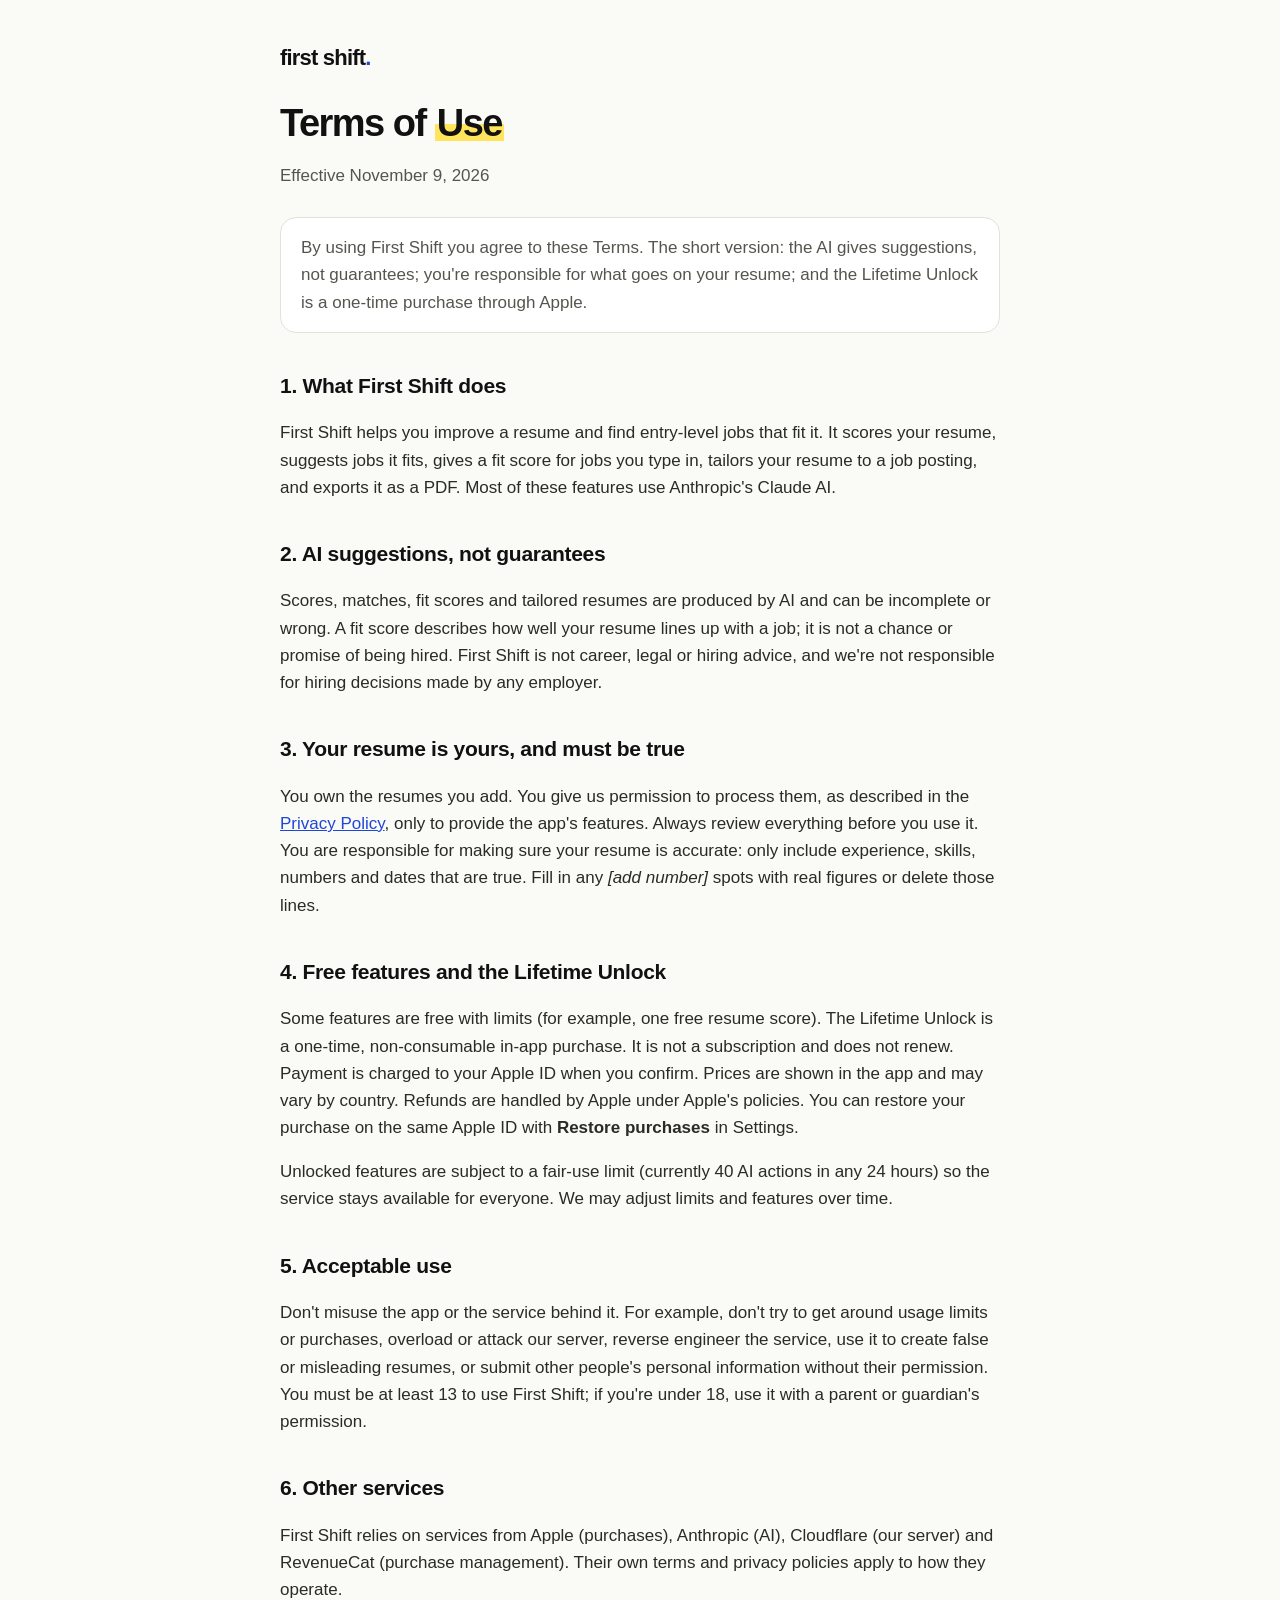
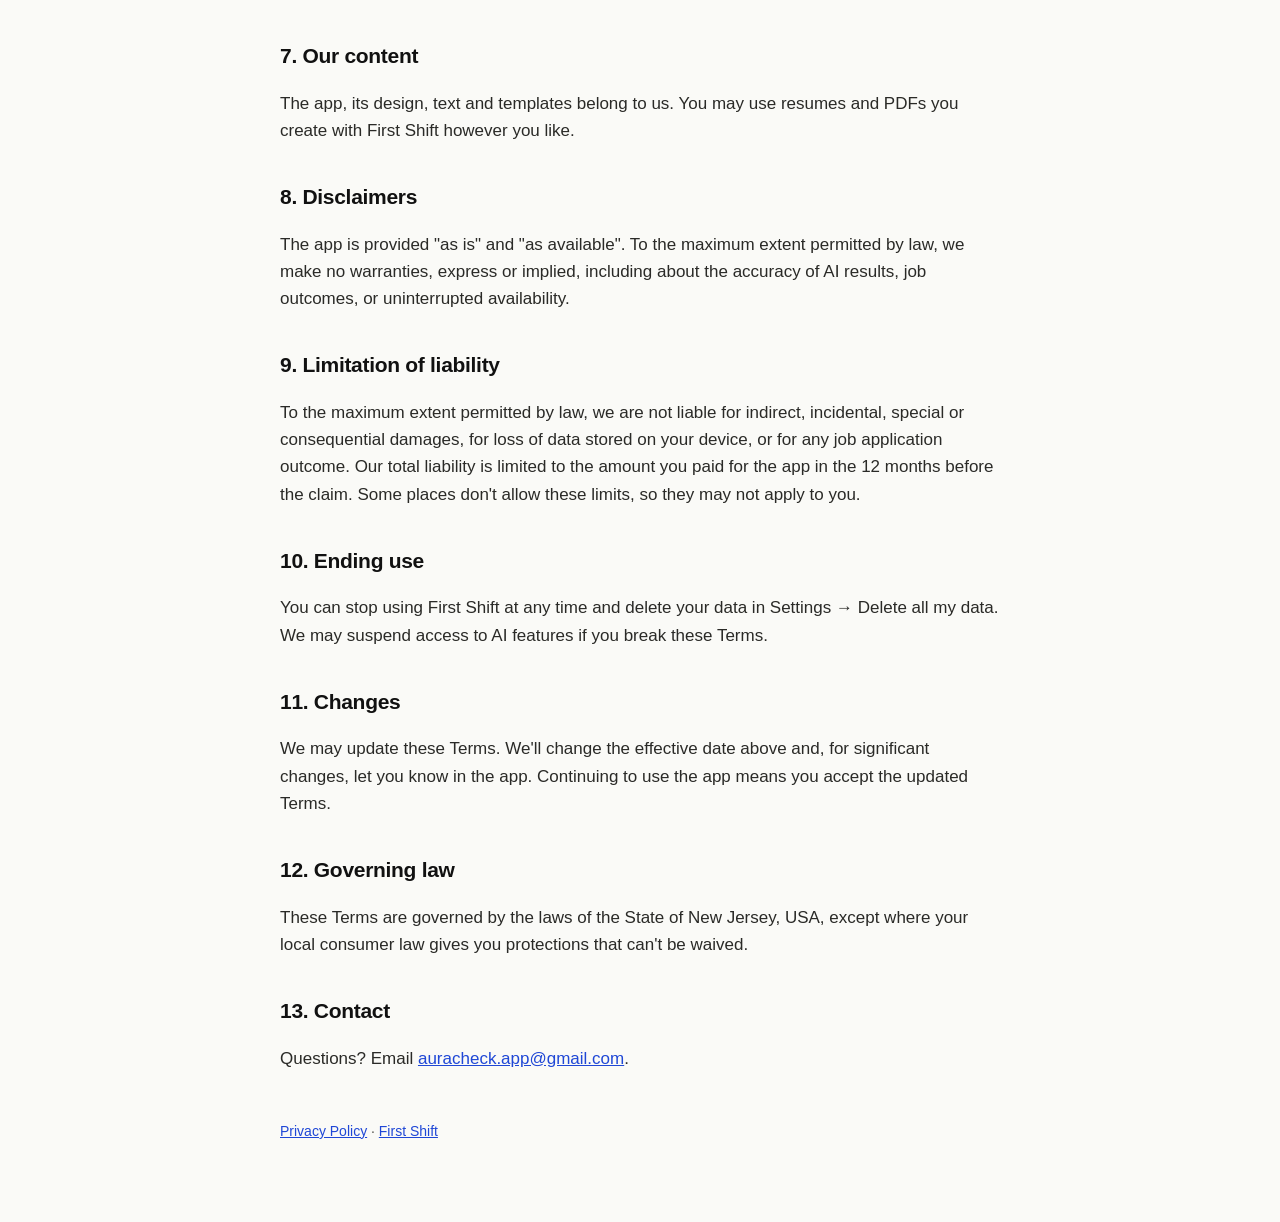
==== terms.html @ f9c4b48c "Update legal pages" ====
<!doctype html>
<html lang="en">
<head>
  <meta charset="utf-8"><meta name="viewport" content="width=device-width, initial-scale=1">
  <title>Terms of Use · First Shift</title><link rel="stylesheet" href="style.css">
</head>
<body><main>
  <a class="brand" href="./">first shift<span>.</span></a>
  <h1>Terms of <mark>Use</mark></h1>
  <p class="meta">Effective November 9, 2026</p>

  <p class="note">By using First Shift you agree to these Terms. The short version: the AI gives suggestions, not
  guarantees; you're responsible for what goes on your resume; and the Lifetime Unlock is a one-time purchase through
  Apple.</p>

  <h2>1. What First Shift does</h2>
  <p>First Shift helps you improve a resume and find entry-level jobs that fit it. It scores your resume, suggests jobs
  it fits, gives a fit score for jobs you type in, tailors your resume to a job posting, and exports it as a PDF. Most
  of these features use Anthropic's Claude AI.</p>

  <h2>2. AI suggestions, not guarantees</h2>
  <p>Scores, matches, fit scores and tailored resumes are produced by AI and can be incomplete or wrong. A fit score
  describes how well your resume lines up with a job; it is not a chance or promise of being hired. First Shift is not
  career, legal or hiring advice, and we're not responsible for hiring decisions made by any employer.</p>

  <h2>3. Your resume is yours, and must be true</h2>
  <p>You own the resumes you add. You give us permission to process them, as described in the
  <a href="privacy.html">Privacy Policy</a>, only to provide the app's features. Always review everything before you
  use it. You are responsible for making sure your resume is accurate: only include experience, skills, numbers and
  dates that are true. Fill in any <em>[add number]</em> spots with real figures or delete those lines.</p>

  <h2>4. Free features and the Lifetime Unlock</h2>
  <p>Some features are free with limits (for example, one free resume score). The Lifetime Unlock is a one-time,
  non-consumable in-app purchase. It is not a subscription and does not renew. Payment is charged to your Apple ID when
  you confirm. Prices are shown in the app and may vary by country. Refunds are handled by Apple under Apple's policies.
  You can restore your purchase on the same Apple ID with <strong>Restore purchases</strong> in Settings.</p>
  <p>Unlocked features are subject to a fair-use limit (currently 40 AI actions in any 24 hours) so the service stays
  available for everyone. We may adjust limits and features over time.</p>

  <h2>5. Acceptable use</h2>
  <p>Don't misuse the app or the service behind it. For example, don't try to get around usage limits or purchases,
  overload or attack our server, reverse engineer the service, use it to create false or misleading resumes, or submit
  other people's personal information without their permission. You must be at least 13 to use First Shift; if you're
  under 18, use it with a parent or guardian's permission.</p>

  <h2>6. Other services</h2>
  <p>First Shift relies on services from Apple (purchases), Anthropic (AI), Cloudflare (our server) and RevenueCat
  (purchase management). Their own terms and privacy policies apply to how they operate.</p>

  <h2>7. Our content</h2>
  <p>The app, its design, text and templates belong to us. You may use resumes and PDFs you create with First Shift
  however you like.</p>

  <h2>8. Disclaimers</h2>
  <p>The app is provided "as is" and "as available". To the maximum extent permitted by law, we make no warranties,
  express or implied, including about the accuracy of AI results, job outcomes, or uninterrupted availability.</p>

  <h2>9. Limitation of liability</h2>
  <p>To the maximum extent permitted by law, we are not liable for indirect, incidental, special or consequential
  damages, for loss of data stored on your device, or for any job application outcome. Our total liability is limited
  to the amount you paid for the app in the 12 months before the claim. Some places don't allow these limits, so they
  may not apply to you.</p>

  <h2>10. Ending use</h2>
  <p>You can stop using First Shift at any time and delete your data in Settings → Delete all my data. We may suspend
  access to AI features if you break these Terms.</p>

  <h2>11. Changes</h2>
  <p>We may update these Terms. We'll change the effective date above and, for significant changes, let you know in
  the app. Continuing to use the app means you accept the updated Terms.</p>

  <h2>12. Governing law</h2>
  <p>These Terms are governed by the laws of the State of New Jersey, USA, except where your local consumer law gives you
  protections that can't be waived.</p>

  <h2>13. Contact</h2>
  <p>Questions? Email <a href="mailto:auracheck.app@gmail.com">auracheck.app@gmail.com</a>.</p>

  <footer><a href="privacy.html">Privacy Policy</a> · <a href="./">First Shift</a></footer>
</main></body>
</html>
---- style.css ----
/* First Shift legal pages, in the app's "Highlighter" style: paper, ink, blue, a yellow marker. */
:root { --bg: #FAFAF7; --card: #FFFFFF; --border: #E2E2DA; --text: #111111; --muted: #55554F; --accent: #1F47D6; --marker: #FFE45C; }
* { box-sizing: border-box; }
body { margin: 0; background: var(--bg); color: var(--text); font: 17px/1.6 -apple-system, BlinkMacSystemFont, "Segoe UI", Roboto, sans-serif; }
main { max-width: 760px; margin: 0 auto; padding: 40px 20px 80px; }
a { color: var(--accent); }
.brand { color: var(--text); font-weight: 800; font-size: 22px; letter-spacing: -0.8px; text-decoration: none; }
.brand span { color: var(--accent); }
h1 { font-size: 38px; line-height: 1.1; margin: 28px 0 8px; letter-spacing: -1.5px; font-weight: 800; }
h1 mark { background: linear-gradient(transparent 52%, var(--marker) 52%, var(--marker) 92%, transparent 92%); color: inherit; padding: 0 2px; }
h2 { font-size: 21px; margin: 36px 0 8px; letter-spacing: -0.3px; }
p, li { color: #2A2A27; }
.meta { color: var(--muted); margin-bottom: 28px; }
.note { background: var(--card); border: 1.5px solid var(--border); border-radius: 16px; padding: 16px 20px; color: var(--muted); }
footer { margin-top: 48px; color: var(--muted); font-size: 14px; }
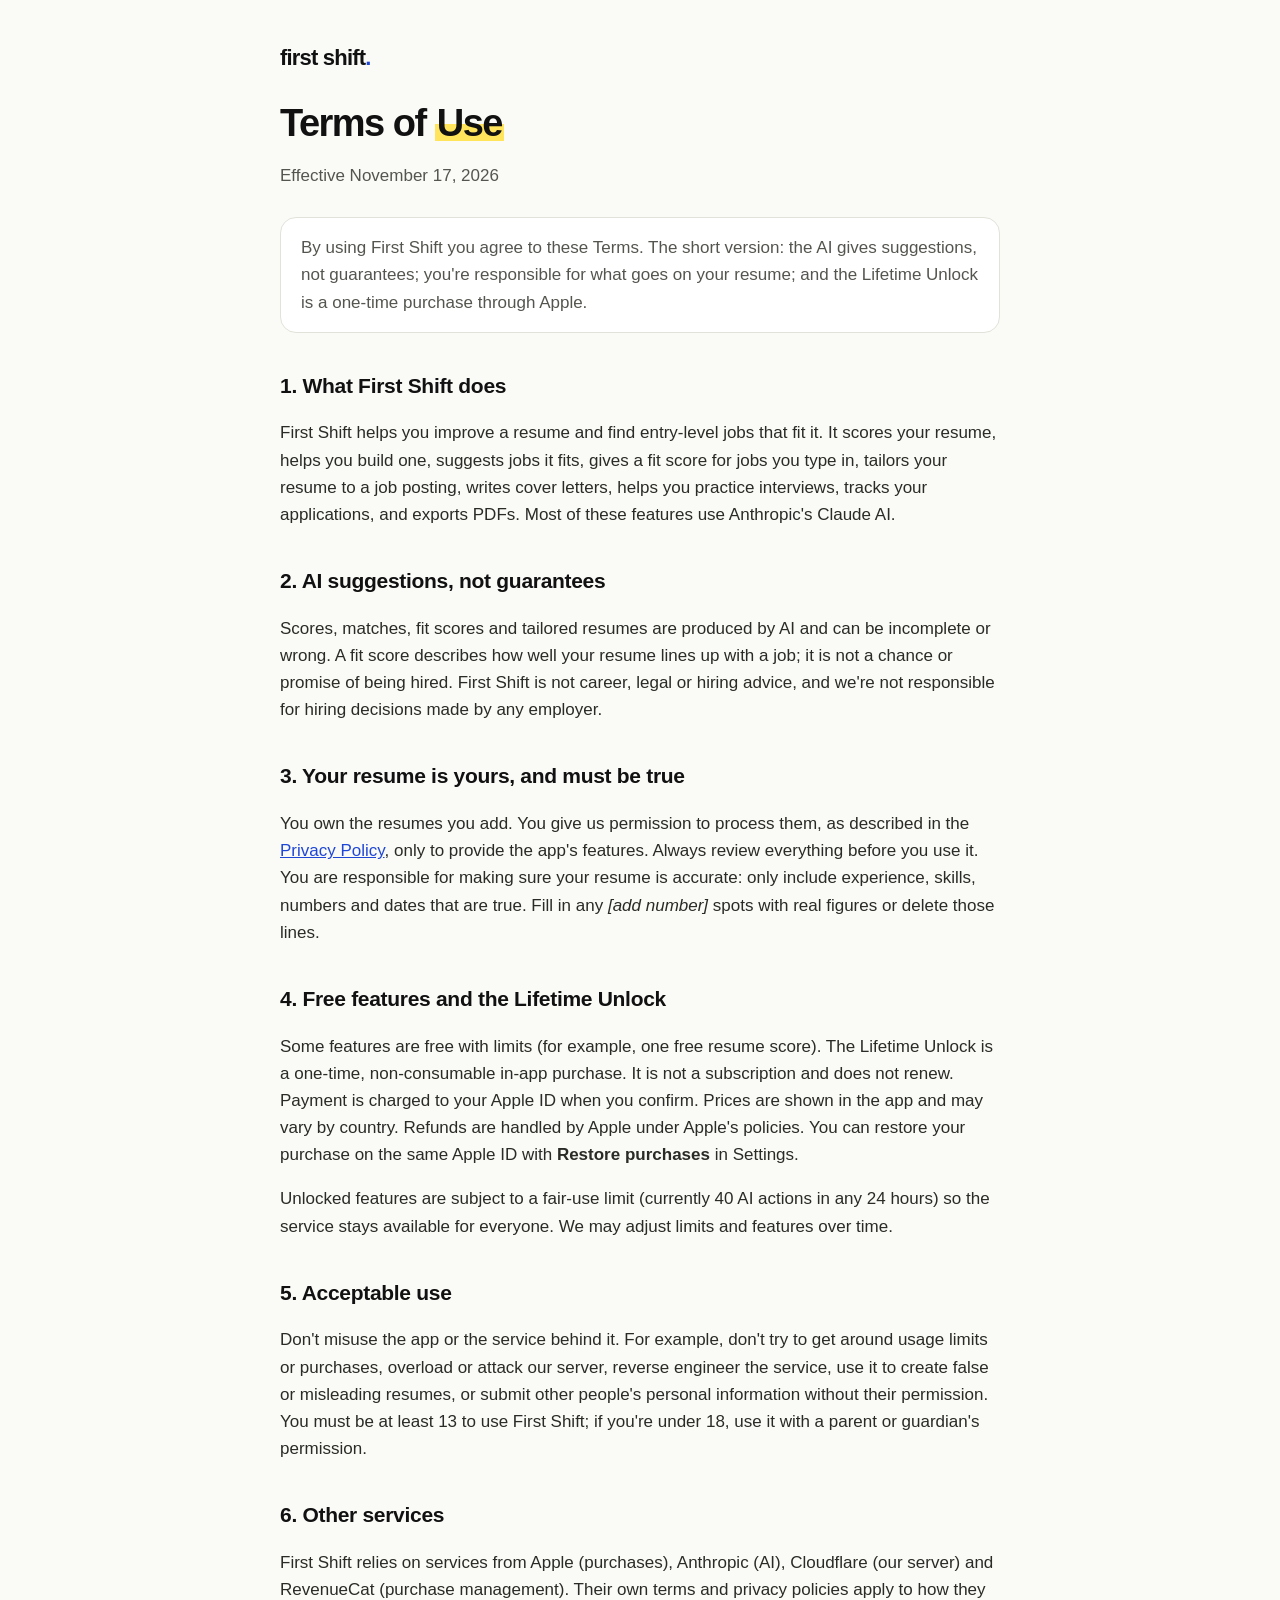
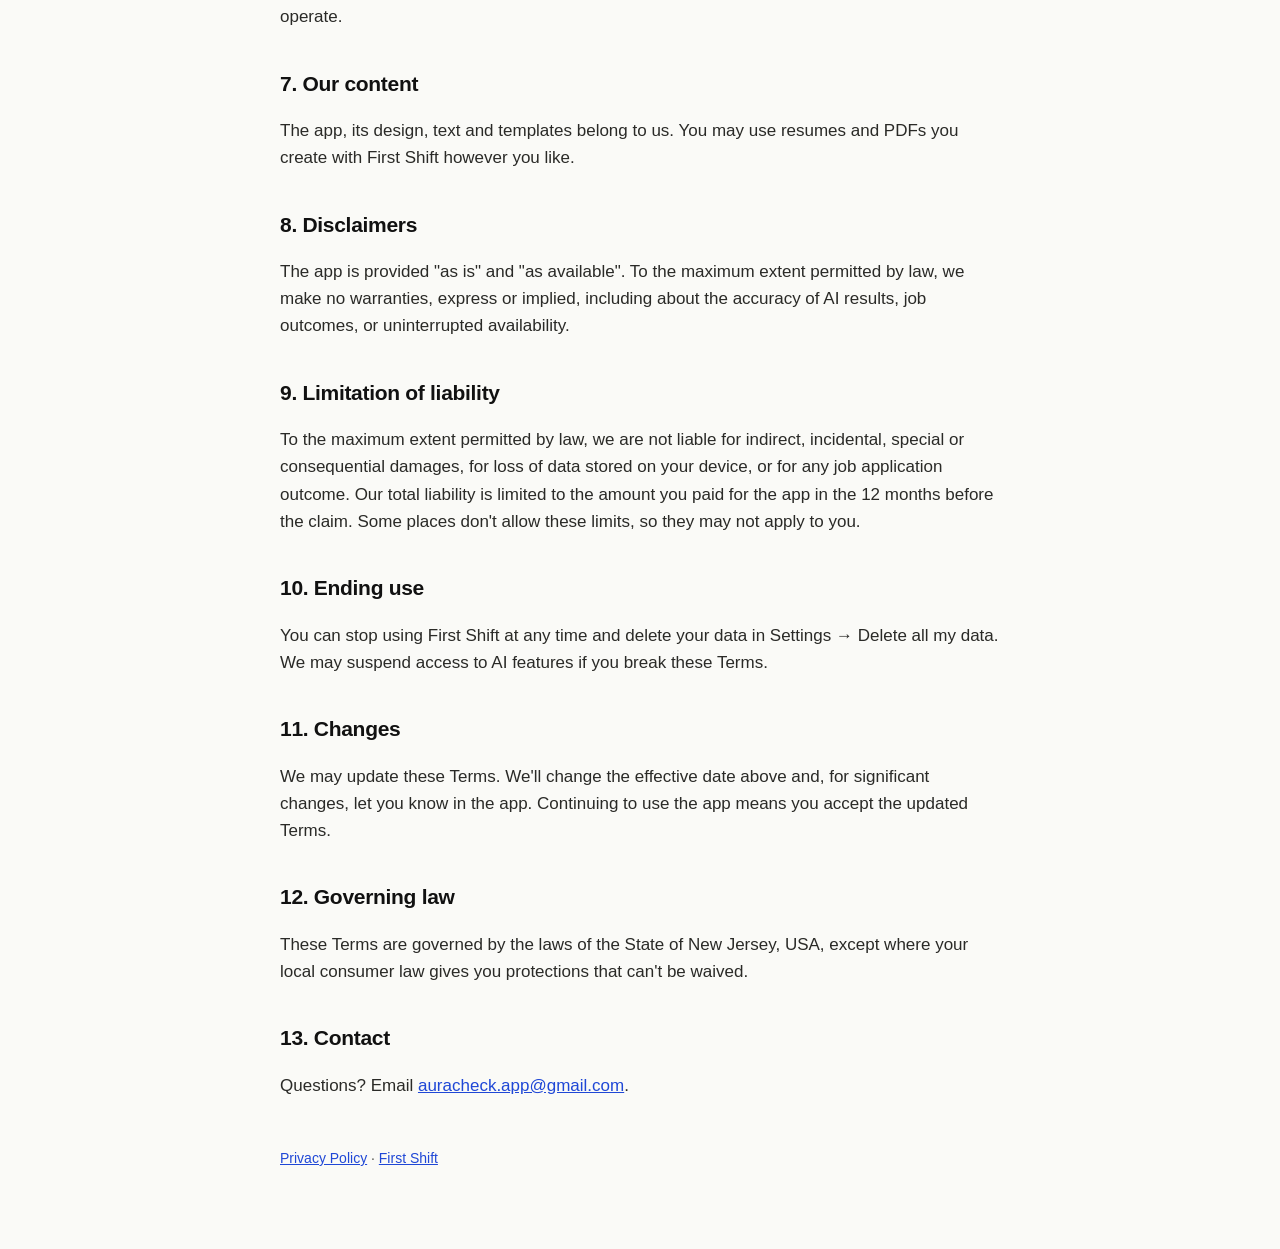
==== commit a38a5434: "Update legal pages" ====
--- a/terms.html
+++ b/terms.html
@@ -7,16 +7,17 @@
 <body><main>
   <a class="brand" href="./">first shift<span>.</span></a>
   <h1>Terms of <mark>Use</mark></h1>
-  <p class="meta">Effective November 9, 2026</p>
+  <p class="meta">Effective November 17, 2026</p>
 
   <p class="note">By using First Shift you agree to these Terms. The short version: the AI gives suggestions, not
   guarantees; you're responsible for what goes on your resume; and the Lifetime Unlock is a one-time purchase through
   Apple.</p>
 
   <h2>1. What First Shift does</h2>
-  <p>First Shift helps you improve a resume and find entry-level jobs that fit it. It scores your resume, suggests jobs
-  it fits, gives a fit score for jobs you type in, tailors your resume to a job posting, and exports it as a PDF. Most
-  of these features use Anthropic's Claude AI.</p>
+  <p>First Shift helps you improve a resume and find entry-level jobs that fit it. It scores your resume, helps you build
+  one, suggests jobs it fits, gives a fit score for jobs you type in, tailors your resume to a job posting, writes cover
+  letters, helps you practice interviews, tracks your applications, and exports PDFs. Most of these features use
+  Anthropic's Claude AI.</p>
 
   <h2>2. AI suggestions, not guarantees</h2>
   <p>Scores, matches, fit scores and tailored resumes are produced by AI and can be incomplete or wrong. A fit score
